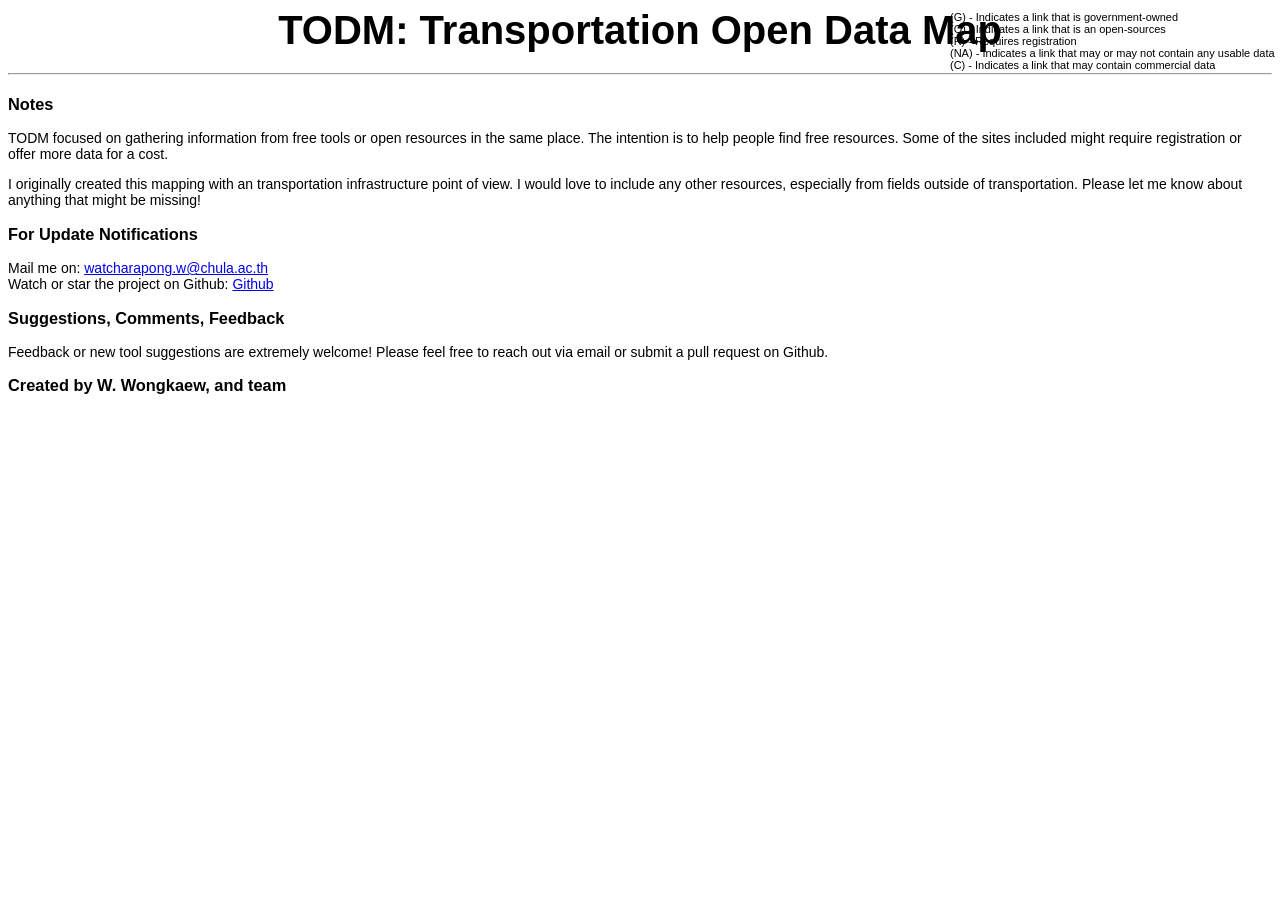
==== index.html @ 2f665190 "-" ====
<!DOCTYPE html>
<html>

<head>
  <meta http-equiv="Content-Type" content="text/html;charset=utf-8" />
  <link type="text/css" rel="stylesheet" href="css/arf.css" />
  <script type="text/javascript" src="js/d3.v3.min.js"></script>
  <title> TODM </title>
</head>

<body>
  <div id="body">
    <div id="header">
      TODM: Transportation Open Data Map
      <hr />
    </div>
  </div>

  <script src="js/arf.js"></script>

  <div class="legend">
    <p>(G) - Indicates a link that is government-owned<br>
      (O) - Indicates a link that is an open-sources</a><br>
      (R) - Requires registration<br>
      (NA) - Indicates a link that may or may not contain any usable data<br>
      (C) - Indicates a link that may contain commercial data<br>
    </p>
  </div>

  <h3>Notes</h3>
  TODM focused on gathering information from free tools or open resources in the same place. The intention is to help
  people find free resources. Some of the sites included might require registration or offer more data for a cost.<br>

  <p>I originally created this mapping with an transportation infrastructure point of view. I would love to include any
    other resources, especially from fields outside of transportation. Please let me know about anything that might be
    missing!</p>

  <h3>For Update Notifications</h3>
  Mail me on: <a href="mailto:watcharapong.w@chula.ac.th">watcharapong.w@chula.ac.th</a><br>
  Watch or star the project on Github: <a href="https://github.com/wattwong103">Github</a>

  <h3>Suggestions, Comments, Feedback</h3>
  Feedback or new tool suggestions are extremely welcome! Please feel free to reach out via email or submit a pull
  request on Github.

  <h3>Created by W. Wongkaew, and team</h3>

</body>

</html>
---- css/arf.css ----
body {
  background-color: #ffffff;
  font-size: 14px;
  font-family: "Helvetica Neue", Helvetica;
}

#body {
  margin: 0 auto;
  position: relative;
}

#header {
  font-size: 40px;
  font-weight: bold;
  top: 20px;
  text-align: center;
}

.legend {
  position: absolute;
  top: 0px;
  right: 0;
  width: 330px;
  font-size: 11px;
  color: #000;
}

.node {
  cursor: pointer;
}

.node circle {
  cursor: pointer;
  fill: #fff;
  stroke: steelblue;
  stroke-width: 1.5px;
}

.node text {
  font-size: 12px;
  fill: rgb(0, 0, 0);
}

path.link {
  fill: none;
  stroke: #ccc;
  stroke-width: 1px;
}
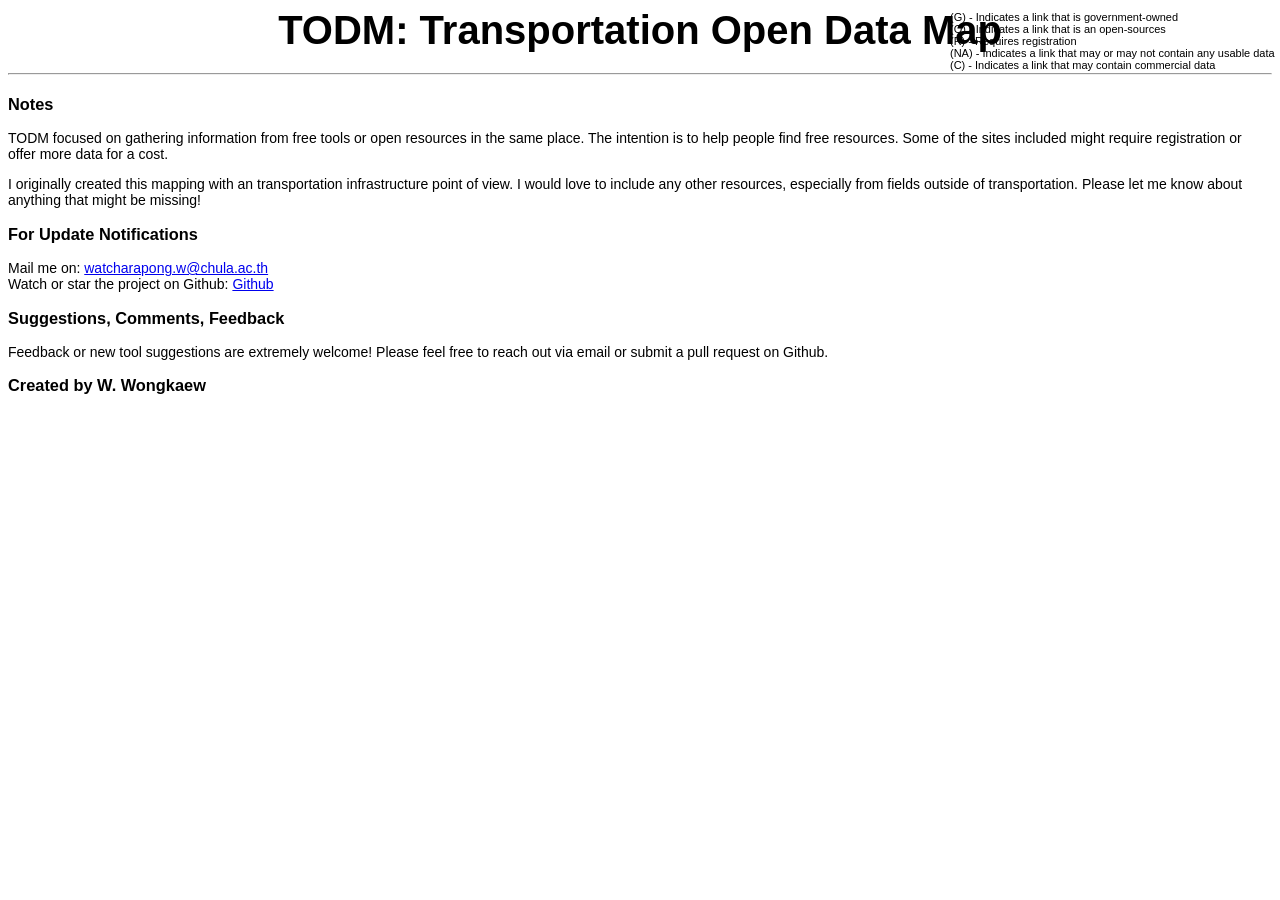
==== commit 2b378598: "Merge" ====
--- a/index.html
+++ b/index.html
@@ -43,7 +43,7 @@
   Feedback or new tool suggestions are extremely welcome! Please feel free to reach out via email or submit a pull
   request on Github.
 
-  <h3>Created by W. Wongkaew, and team</h3>
+  <h3>Created by W. Wongkaew</h3>
 
 </body>
 
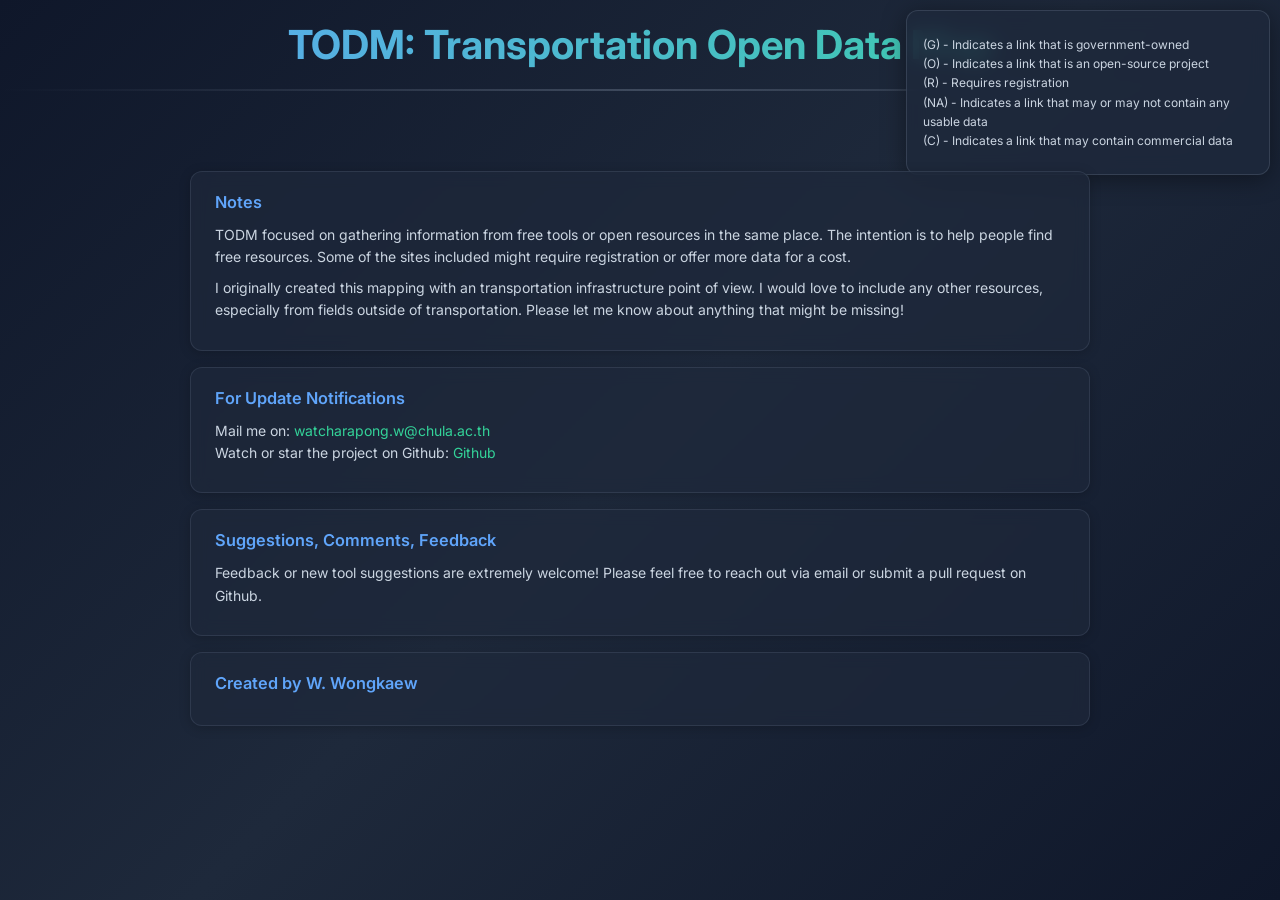
==== commit a94ed6e5: "Modernize TODM with updated data sources and sleek dark theme Updates: - Added Smart Mobility & EV c" ====
--- a/index.html
+++ b/index.html
@@ -3,6 +3,8 @@
 
 <head>
   <meta http-equiv="Content-Type" content="text/html;charset=utf-8" />
+  <meta name="viewport" content="width=device-width, initial-scale=1">
+  <link href="https://fonts.googleapis.com/css2?family=Inter:wght@400;500;600;700&display=swap" rel="stylesheet">
   <link type="text/css" rel="stylesheet" href="css/arf.css" />
   <script type="text/javascript" src="js/d3.v3.min.js"></script>
   <title> TODM </title>
@@ -20,30 +22,39 @@
 
   <div class="legend">
     <p>(G) - Indicates a link that is government-owned<br>
-      (O) - Indicates a link that is an open-sources</a><br>
+      (O) - Indicates a link that is an open-source project<br>
       (R) - Requires registration<br>
       (NA) - Indicates a link that may or may not contain any usable data<br>
       (C) - Indicates a link that may contain commercial data<br>
     </p>
   </div>
 
-  <h3>Notes</h3>
-  TODM focused on gathering information from free tools or open resources in the same place. The intention is to help
-  people find free resources. Some of the sites included might require registration or offer more data for a cost.<br>
+  <div class="info-sections">
+    <div class="info-card">
+      <h3>Notes</h3>
+      <p>TODM focused on gathering information from free tools or open resources in the same place. The intention is to help
+      people find free resources. Some of the sites included might require registration or offer more data for a cost.</p>
+      <p>I originally created this mapping with an transportation infrastructure point of view. I would love to include any
+        other resources, especially from fields outside of transportation. Please let me know about anything that might be
+        missing!</p>
+    </div>
 
-  <p>I originally created this mapping with an transportation infrastructure point of view. I would love to include any
-    other resources, especially from fields outside of transportation. Please let me know about anything that might be
-    missing!</p>
+    <div class="info-card">
+      <h3>For Update Notifications</h3>
+      <p>Mail me on: <a href="mailto:watcharapong.w@chula.ac.th">watcharapong.w@chula.ac.th</a><br>
+      Watch or star the project on Github: <a href="https://github.com/wattwong103">Github</a></p>
+    </div>
 
-  <h3>For Update Notifications</h3>
-  Mail me on: <a href="mailto:watcharapong.w@chula.ac.th">watcharapong.w@chula.ac.th</a><br>
-  Watch or star the project on Github: <a href="https://github.com/wattwong103">Github</a>
+    <div class="info-card">
+      <h3>Suggestions, Comments, Feedback</h3>
+      <p>Feedback or new tool suggestions are extremely welcome! Please feel free to reach out via email or submit a pull
+      request on Github.</p>
+    </div>
 
-  <h3>Suggestions, Comments, Feedback</h3>
-  Feedback or new tool suggestions are extremely welcome! Please feel free to reach out via email or submit a pull
-  request on Github.
-
-  <h3>Created by W. Wongkaew</h3>
+    <div class="info-card">
+      <h3>Created by W. Wongkaew</h3>
+    </div>
+  </div>
 
 </body>
 
--- a/css/arf.css
+++ b/css/arf.css
@@ -1,7 +1,11 @@
 body {
-  background-color: #ffffff;
+  background: linear-gradient(135deg, #0f172a 0%, #1e293b 50%, #0f172a 100%);
+  color: #e2e8f0;
+  font-family: 'Inter', -apple-system, BlinkMacSystemFont, 'Segoe UI', system-ui, sans-serif;
   font-size: 14px;
-  font-family: "Helvetica Neue", Helvetica;
+  min-height: 100vh;
+  margin: 0;
+  padding: 0;
 }
 
 #body {
@@ -11,18 +15,42 @@
 
 #header {
   font-size: 40px;
-  font-weight: bold;
-  top: 20px;
+  font-weight: 700;
   text-align: center;
+  background: linear-gradient(90deg, #60a5fa, #34d399);
+  -webkit-background-clip: text;
+  -webkit-text-fill-color: transparent;
+  background-clip: text;
+  padding: 20px 0;
+  margin-bottom: 10px;
+}
+
+hr {
+  border: none;
+  height: 2px;
+  background: linear-gradient(90deg, transparent, rgba(148, 163, 184, 0.3), transparent);
+  margin: 20px 0;
 }
 
 .legend {
   position: absolute;
-  top: 0px;
-  right: 0;
+  top: 10px;
+  right: 10px;
   width: 330px;
-  font-size: 11px;
-  color: #000;
+  font-size: 12px;
+  color: #cbd5e1;
+  background: rgba(30, 41, 59, 0.85);
+  backdrop-filter: blur(10px);
+  -webkit-backdrop-filter: blur(10px);
+  border: 1px solid rgba(148, 163, 184, 0.2);
+  border-radius: 12px;
+  padding: 16px;
+  box-shadow: 0 4px 24px rgba(0, 0, 0, 0.4);
+}
+
+.legend p {
+  margin: 8px 0;
+  line-height: 1.6;
 }
 
 .node {
@@ -31,18 +59,91 @@
 
 .node circle {
   cursor: pointer;
-  fill: #fff;
-  stroke: steelblue;
-  stroke-width: 1.5px;
+  stroke-width: 2px;
+  filter: drop-shadow(0 2px 4px rgba(0, 0, 0, 0.3));
+  transition: all 0.2s ease;
+}
+
+.node:hover circle {
+  filter: drop-shadow(0 0 12px currentColor);
 }
 
 .node text {
-  font-size: 12px;
-  fill: rgb(0, 0, 0);
+  font-size: 13px;
+  fill: #e2e8f0;
+  font-weight: 500;
+  pointer-events: none;
 }
 
 path.link {
   fill: none;
-  stroke: #ccc;
-  stroke-width: 1px;
-}+  stroke: rgba(148, 163, 184, 0.4);
+  stroke-width: 1.5px;
+}
+
+.info-sections {
+  max-width: 900px;
+  margin: 40px auto;
+  padding: 0 20px;
+}
+
+.info-card {
+  background: rgba(30, 41, 59, 0.7);
+  backdrop-filter: blur(8px);
+  -webkit-backdrop-filter: blur(8px);
+  border: 1px solid rgba(148, 163, 184, 0.15);
+  border-radius: 12px;
+  padding: 20px 24px;
+  margin-bottom: 16px;
+  box-shadow: 0 2px 12px rgba(0, 0, 0, 0.2);
+}
+
+.info-card h3 {
+  color: #60a5fa;
+  margin-top: 0;
+  margin-bottom: 12px;
+  font-weight: 600;
+}
+
+.info-card p {
+  margin: 8px 0;
+  line-height: 1.6;
+  color: #cbd5e1;
+}
+
+.info-card a {
+  color: #34d399;
+  text-decoration: none;
+  transition: color 0.2s ease;
+}
+
+.info-card a:hover {
+  color: #6ee7b7;
+  text-decoration: underline;
+}
+
+@media (max-width: 768px) {
+  #header {
+    font-size: 28px;
+    padding: 15px 10px;
+  }
+
+  .legend {
+    position: relative;
+    width: auto;
+    margin: 10px;
+  }
+
+  svg {
+    width: 100%;
+    height: auto;
+  }
+
+  .info-sections {
+    padding: 0 15px;
+  }
+
+  .info-card {
+    padding: 16px 20px;
+  }
+}
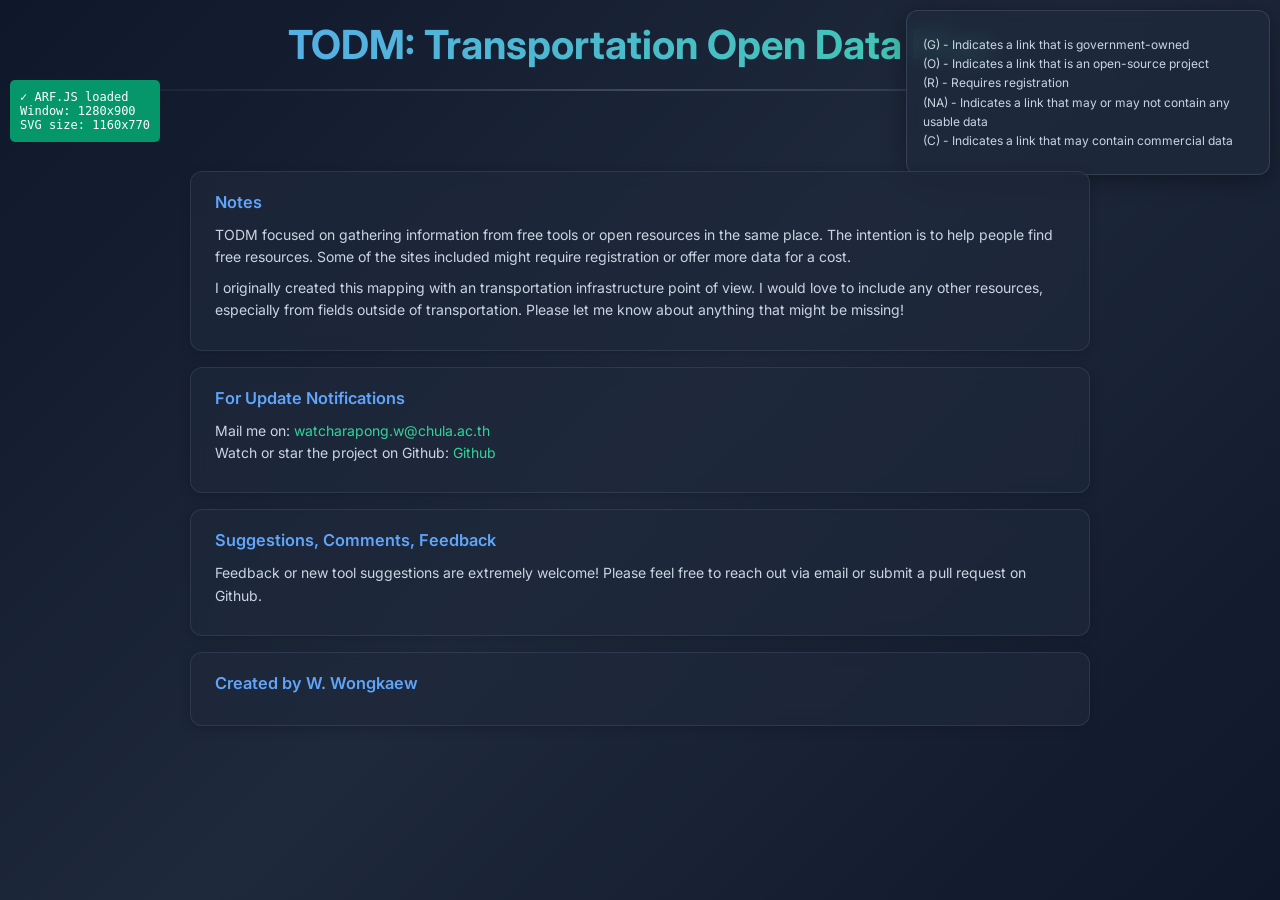
==== commit 68826470: "Migrate from D3.js v3 to v7 - Complete modernization Major changes: - Updated CDN link from D3 v3 to" ====
--- a/index.html
+++ b/index.html
@@ -6,7 +6,7 @@
   <meta name="viewport" content="width=device-width, initial-scale=1">
   <link href="https://fonts.googleapis.com/css2?family=Inter:wght@400;500;600;700&display=swap" rel="stylesheet">
   <link type="text/css" rel="stylesheet" href="css/arf.css" />
-  <script type="text/javascript" src="js/d3.v3.min.js"></script>
+  <script src="https://d3js.org/d3.v7.min.js"></script>
   <title> TODM </title>
 </head>
 
--- a/css/arf.css
+++ b/css/arf.css
@@ -11,6 +11,13 @@
 #body {
   margin: 0 auto;
   position: relative;
+  width: 100%;
+  overflow: visible;
+}
+
+#body svg {
+  display: block;
+  margin: 0 auto;
 }
 
 #header {
@@ -72,7 +79,16 @@
   font-size: 13px;
   fill: #e2e8f0;
   font-weight: 500;
+}
+
+/* Disable pointer events for folder node text (click on circles instead) */
+.node.folder text {
   pointer-events: none;
+}
+
+/* Enable pointer events for leaf node text (to make links clickable) */
+.node.leaf text {
+  pointer-events: auto;
 }
 
 path.link {
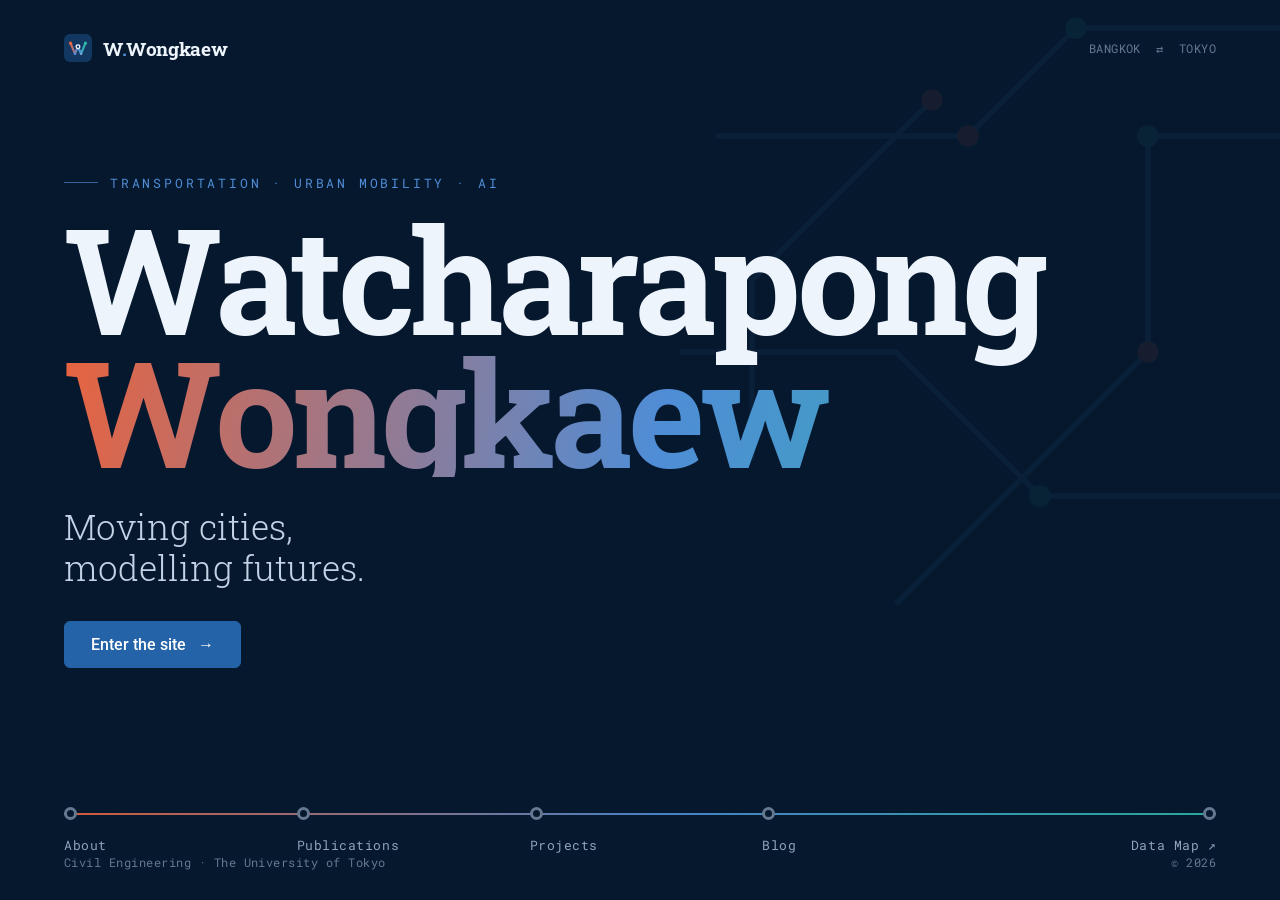
==== commit ee48ce48: "Implement Wongkaew Research design system and personal site - Add full design token system (colors, " ====
--- a/index.html
+++ b/index.html
@@ -1,61 +1,214 @@
 <!DOCTYPE html>
-<html>
-
+<html lang="en" data-theme="dark">
 <head>
-  <meta http-equiv="Content-Type" content="text/html;charset=utf-8" />
-  <meta name="viewport" content="width=device-width, initial-scale=1">
-  <link href="https://fonts.googleapis.com/css2?family=Inter:wght@400;500;600;700&display=swap" rel="stylesheet">
-  <link type="text/css" rel="stylesheet" href="css/arf.css" />
-  <script src="https://d3js.org/d3.v7.min.js"></script>
-  <title> TODM </title>
+<meta charset="utf-8" />
+<meta name="viewport" content="width=device-width, initial-scale=1" />
+<title>Watcharapong Wongkaew</title>
+<link rel="icon" href="assets/favicon.svg" type="image/svg+xml" />
+<link rel="stylesheet" href="styles.css" />
+<style>
+  * { box-sizing: border-box; }
+  html, body { margin: 0; height: 100%; }
+  body {
+    background: var(--surface-page);
+    color: var(--text-body);
+    font-family: var(--font-sans);
+    overflow: hidden;
+  }
+  .page {
+    position: relative;
+    height: 100vh;
+    max-width: 1320px;
+    margin: 0 auto;
+    padding: 34px clamp(24px, 5vw, 72px) 30px;
+    display: grid;
+    grid-template-rows: auto 1fr auto;
+    gap: 0;
+    z-index: 2;
+  }
+
+  /* faint transit-network texture, top-right */
+  .bg-net {
+    position: fixed;
+    top: -80px; right: -120px;
+    width: 720px; height: 720px;
+    opacity: 0.07;
+    pointer-events: none;
+    z-index: 1;
+  }
+
+  /* ---- top bar ---- */
+  .topbar { display: flex; align-items: center; justify-content: space-between; }
+  .brand {
+    display: flex; align-items: center; gap: 11px;
+    font-family: var(--font-display); font-weight: 700; font-size: 19px;
+    letter-spacing: -0.02em; color: var(--text-strong);
+  }
+  .brand .dot { color: var(--accent); }
+  .meta { font-family: var(--font-mono); font-size: 12px; color: var(--text-faint); letter-spacing: 0.04em; }
+
+  /* ---- hero ---- */
+  .hero { align-self: center; }
+  .eyebrow {
+    font-family: var(--font-mono); font-size: clamp(11px, 1vw, 13px);
+    letter-spacing: 0.22em; text-transform: uppercase; color: var(--accent);
+    display: flex; align-items: center; gap: 12px; margin: 0 0 clamp(18px, 2.4vh, 30px);
+  }
+  .eyebrow::before { content: ""; width: 34px; height: 1px; background: currentColor; opacity: .65; }
+
+  .name {
+    font-family: var(--font-display);
+    font-weight: 700;
+    font-size: clamp(54px, 11.5vw, 168px);
+    line-height: 0.9;
+    letter-spacing: -0.035em;
+    margin: 0;
+    color: var(--text-strong);
+  }
+  .name .surname {
+    background: linear-gradient(100deg, #E8633F 0%, #4F8DD6 52%, #2FB6A8 100%);
+    -webkit-background-clip: text; background-clip: text; color: transparent;
+  }
+
+  .subtext {
+    font-family: var(--font-display);
+    font-weight: 300;
+    font-size: clamp(20px, 2.7vw, 36px);
+    line-height: 1.2;
+    color: var(--text-body);
+    margin: clamp(22px, 3.2vh, 40px) 0 0;
+    max-width: 18ch;
+  }
+
+  .enter {
+    display: inline-flex; align-items: center; gap: 12px;
+    margin-top: clamp(26px, 3.6vh, 46px);
+    font-family: var(--font-sans); font-weight: 500; font-size: 16px;
+    color: var(--text-on-accent); text-decoration: none;
+    background: var(--brand); border: 1px solid var(--brand);
+    padding: 13px 26px; border-radius: var(--radius-sm);
+    transition: background var(--duration-base) var(--ease-standard),
+                transform var(--duration-base) var(--ease-standard);
+  }
+  .enter:hover { background: var(--brand-strong); transform: translateX(3px); }
+  .enter .arr { transition: transform var(--duration-base) var(--ease-standard); }
+  .enter:hover .arr { transform: translateX(4px); }
+
+  /* ---- wayfinding route (nav) ---- */
+  .route { position: relative; padding-top: 26px; }
+  .route .rail {
+    position: absolute; left: 0; right: 0; top: 32px; height: 2px;
+    background: linear-gradient(90deg, #E8633F 0%, #4F8DD6 52%, #2FB6A8 100%);
+    opacity: .9; border-radius: 2px;
+  }
+  .stations { position: relative; display: flex; justify-content: space-between; gap: 12px; }
+  .station {
+    display: flex; flex-direction: column; align-items: flex-start; gap: 16px;
+    text-decoration: none; flex: 1;
+  }
+  .station:last-child { align-items: flex-end; }
+  .station .dot {
+    width: 13px; height: 13px; border-radius: 50%;
+    background: var(--surface-page); border: 3px solid var(--text-faint);
+    transition: border-color var(--duration-base) var(--ease-standard),
+                transform var(--duration-base) var(--ease-standard);
+  }
+  .station .lab {
+    font-family: var(--font-mono); font-size: 13px; letter-spacing: 0.04em;
+    color: var(--text-muted);
+    transition: color var(--duration-base) var(--ease-standard);
+  }
+  .station:hover .dot { border-color: var(--accent); transform: scale(1.25); }
+  .station:hover .lab { color: var(--text-strong); }
+
+  /* ---- bottom meta ---- */
+  .footmeta {
+    display: flex; justify-content: space-between;
+    font-family: var(--font-mono); font-size: 12px; color: var(--text-faint); letter-spacing: 0.04em;
+  }
+
+  /* ---- motion ---- */
+  .hero { animation: heroIn 0.85s var(--ease-out); }
+  @keyframes heroIn { from { opacity: 0.35; transform: translateY(22px); } to { opacity: 1; transform: none; } }
+  @media (prefers-reduced-motion: reduce) { .hero { animation: none; } }
+
+  @media (max-width: 640px) {
+    .meta, .footmeta { font-size: 10px; }
+    .subtext { max-width: 100%; }
+    .stations { flex-wrap: wrap; row-gap: 18px; }
+    .route .rail { display: none; }
+  }
+</style>
 </head>
-
 <body>
-  <div id="body">
-    <div id="header">
-      TODM: Transportation Open Data Map
-      <hr />
+  <!-- faint transit-network texture -->
+  <svg class="bg-net" viewBox="0 0 400 400" xmlns="http://www.w3.org/2000/svg" aria-hidden="true">
+    <g fill="none" stroke="#4F8DD6" stroke-width="3">
+      <path d="M20 120 L160 120 L220 60 L380 60" />
+      <path d="M40 300 L40 200 L140 100" />
+      <path d="M120 380 L260 240 L260 120 L360 120" />
+      <path d="M0 240 L120 240 L200 320 L400 320" />
+    </g>
+    <g fill="#E8633F">
+      <circle cx="160" cy="120" r="6" />
+      <circle cx="260" cy="240" r="6" />
+      <circle cx="140" cy="100" r="6" />
+    </g>
+    <g fill="#2FB6A8">
+      <circle cx="220" cy="60" r="6" />
+      <circle cx="200" cy="320" r="6" />
+      <circle cx="260" cy="120" r="6" />
+    </g>
+  </svg>
+
+  <div class="page">
+    <!-- top bar -->
+    <div class="topbar">
+      <div class="brand">
+        <img src="assets/favicon.svg" width="28" height="28" alt="" />
+        <span>W<span class="dot">.</span>Wongkaew</span>
+      </div>
+      <div class="meta">BANGKOK&nbsp;&nbsp;⇄&nbsp;&nbsp;TOKYO</div>
+    </div>
+
+    <!-- hero -->
+    <div class="hero">
+      <p class="eyebrow">Transportation · Urban Mobility · AI</p>
+      <h1 class="name">
+        <span style="display:block;">Watcharapong</span>
+        <span class="surname" style="display:block;">Wongkaew</span>
+      </h1>
+      <p class="subtext">Moving cities, modelling futures.</p>
+      <a class="enter" href="site.html">Enter the site <span class="arr">→</span></a>
+    </div>
+
+    <!-- wayfinding nav -->
+    <nav class="route" aria-label="Site sections">
+      <div class="rail"></div>
+      <div class="stations">
+        <a class="station" href="site.html#about">
+          <span class="dot"></span><span class="lab">About</span>
+        </a>
+        <a class="station" href="site.html#publications">
+          <span class="dot"></span><span class="lab">Publications</span>
+        </a>
+        <a class="station" href="site.html#projects">
+          <span class="dot"></span><span class="lab">Projects</span>
+        </a>
+        <a class="station" href="site.html#blog">
+          <span class="dot"></span><span class="lab">Blog</span>
+        </a>
+        <a class="station" href="todm.html">
+          <span class="dot"></span><span class="lab">Data Map ↗</span>
+        </a>
+      </div>
+    </nav>
+
+    <!-- bottom meta -->
+    <div class="footmeta">
+      <span>Civil Engineering · The University of Tokyo</span>
+      <span>© 2026</span>
     </div>
   </div>
-
-  <script src="js/arf.js"></script>
-
-  <div class="legend">
-    <p>(G) - Indicates a link that is government-owned<br>
-      (O) - Indicates a link that is an open-source project<br>
-      (R) - Requires registration<br>
-      (NA) - Indicates a link that may or may not contain any usable data<br>
-      (C) - Indicates a link that may contain commercial data<br>
-    </p>
-  </div>
-
-  <div class="info-sections">
-    <div class="info-card">
-      <h3>Notes</h3>
-      <p>TODM focused on gathering information from free tools or open resources in the same place. The intention is to help
-      people find free resources. Some of the sites included might require registration or offer more data for a cost.</p>
-      <p>I originally created this mapping with an transportation infrastructure point of view. I would love to include any
-        other resources, especially from fields outside of transportation. Please let me know about anything that might be
-        missing!</p>
-    </div>
-
-    <div class="info-card">
-      <h3>For Update Notifications</h3>
-      <p>Mail me on: <a href="mailto:watcharapong.w@chula.ac.th">watcharapong.w@chula.ac.th</a><br>
-      Watch or star the project on Github: <a href="https://github.com/wattwong103">Github</a></p>
-    </div>
-
-    <div class="info-card">
-      <h3>Suggestions, Comments, Feedback</h3>
-      <p>Feedback or new tool suggestions are extremely welcome! Please feel free to reach out via email or submit a pull
-      request on Github.</p>
-    </div>
-
-    <div class="info-card">
-      <h3>Created by W. Wongkaew</h3>
-    </div>
-  </div>
-
 </body>
-
-</html>+</html>
--- a/styles.css
+++ b/styles.css
@@ -0,0 +1,10 @@
+/* =============================================================
+   Wongkaew Research — Design System
+   Global entry point. Consumers link THIS file.
+   ============================================================= */
+@import url("tokens/fonts.css");
+@import url("tokens/colors.css");
+@import url("tokens/typography.css");
+@import url("tokens/spacing.css");
+@import url("tokens/elevation.css");
+@import url("tokens/dataviz.css");
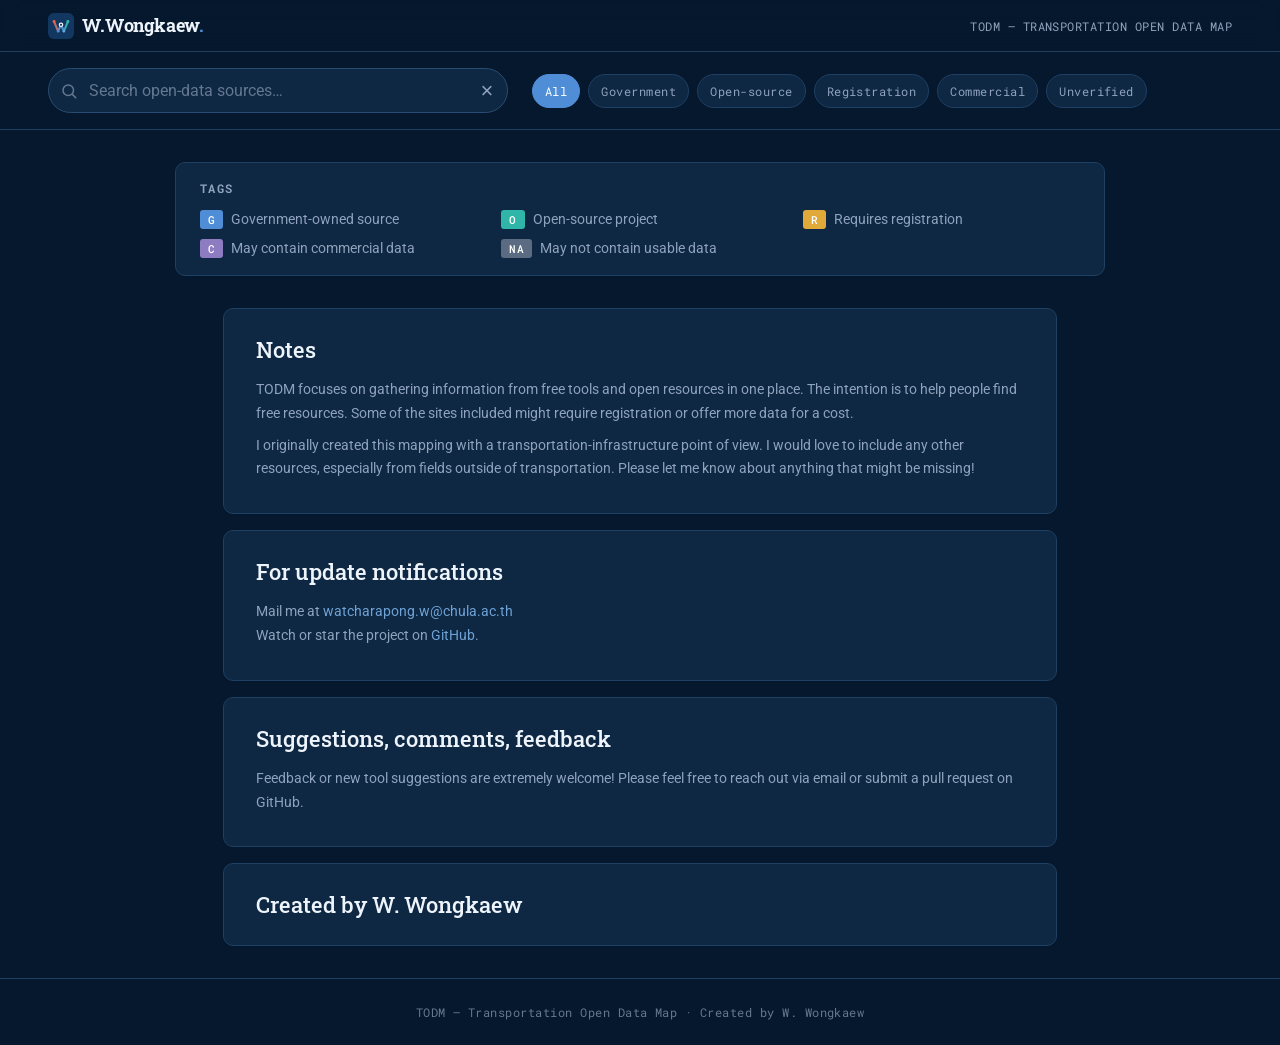
==== commit 73dfe94d: "Redesign TODM map: token-styled UI with search + tag facets Revert the personal-site over-reach (rem" ====
--- a/index.html
+++ b/index.html
@@ -1,214 +1,112 @@
 <!DOCTYPE html>
 <html lang="en" data-theme="dark">
+
 <head>
-<meta charset="utf-8" />
-<meta name="viewport" content="width=device-width, initial-scale=1" />
-<title>Watcharapong Wongkaew</title>
-<link rel="icon" href="assets/favicon.svg" type="image/svg+xml" />
-<link rel="stylesheet" href="styles.css" />
-<style>
-  * { box-sizing: border-box; }
-  html, body { margin: 0; height: 100%; }
-  body {
-    background: var(--surface-page);
-    color: var(--text-body);
-    font-family: var(--font-sans);
-    overflow: hidden;
-  }
-  .page {
-    position: relative;
-    height: 100vh;
-    max-width: 1320px;
-    margin: 0 auto;
-    padding: 34px clamp(24px, 5vw, 72px) 30px;
-    display: grid;
-    grid-template-rows: auto 1fr auto;
-    gap: 0;
-    z-index: 2;
-  }
+  <meta charset="utf-8" />
+  <meta name="viewport" content="width=device-width, initial-scale=1" />
+  <meta name="description"
+    content="TODM — Transportation Open Data Map: a curated, searchable directory of open-data sources for transportation in Thailand and beyond." />
+  <link rel="icon" href="assets/favicon.svg" type="image/svg+xml" />
+  <!-- Design system tokens (the reusable design codes) -->
+  <link type="text/css" rel="stylesheet" href="styles.css" />
+  <!-- Map-specific styling -->
+  <link type="text/css" rel="stylesheet" href="css/arf.css" />
+  <script src="https://d3js.org/d3.v7.min.js"></script>
+  <title>TODM — Transportation Open Data Map</title>
+</head>
 
-  /* faint transit-network texture, top-right */
-  .bg-net {
-    position: fixed;
-    top: -80px; right: -120px;
-    width: 720px; height: 720px;
-    opacity: 0.07;
-    pointer-events: none;
-    z-index: 1;
-  }
+<body>
+  <!-- ---------- Brand topbar ---------- -->
+  <header class="topbar">
+    <a class="brand" href="https://wattwong103.github.io" target="_blank" rel="noopener">
+      <img class="brand__mark" src="assets/favicon.svg" alt="" width="26" height="26" />
+      <span class="brand__name">W.&#8202;Wongkaew<span class="brand__dot">.</span></span>
+    </a>
+    <span class="topbar__title">TODM — Transportation Open Data Map</span>
+  </header>
 
-  /* ---- top bar ---- */
-  .topbar { display: flex; align-items: center; justify-content: space-between; }
-  .brand {
-    display: flex; align-items: center; gap: 11px;
-    font-family: var(--font-display); font-weight: 700; font-size: 19px;
-    letter-spacing: -0.02em; color: var(--text-strong);
-  }
-  .brand .dot { color: var(--accent); }
-  .meta { font-family: var(--font-mono); font-size: 12px; color: var(--text-faint); letter-spacing: 0.04em; }
+  <!-- ---------- Find bar: search + tag facets ---------- -->
+  <section class="findbar" aria-label="Find open-data sources">
+    <div class="search">
+      <svg class="search__icon" width="18" height="18" viewBox="0 0 24 24" aria-hidden="true">
+        <circle cx="11" cy="11" r="7" fill="none" stroke="currentColor" stroke-width="2" />
+        <line x1="16.5" y1="16.5" x2="21" y2="21" stroke="currentColor" stroke-width="2" stroke-linecap="round" />
+      </svg>
+      <input id="search" class="search__input" type="search" autocomplete="off"
+        placeholder="Search open-data sources…" aria-label="Search open-data sources" />
+      <button id="search-clear" class="search__clear" type="button" aria-label="Clear search" hidden>&times;</button>
+    </div>
+    <div class="facets" role="group" aria-label="Filter by tag">
+      <button class="facet-chip is-active" data-facet="all" aria-pressed="true">All</button>
+      <button class="facet-chip facet--g" data-facet="G" aria-pressed="false">Government</button>
+      <button class="facet-chip facet--o" data-facet="O" aria-pressed="false">Open-source</button>
+      <button class="facet-chip facet--r" data-facet="R" aria-pressed="false">Registration</button>
+      <button class="facet-chip facet--c" data-facet="C" aria-pressed="false">Commercial</button>
+      <button class="facet-chip facet--na" data-facet="NA" aria-pressed="false">Unverified</button>
+    </div>
+  </section>
 
-  /* ---- hero ---- */
-  .hero { align-self: center; }
-  .eyebrow {
-    font-family: var(--font-mono); font-size: clamp(11px, 1vw, 13px);
-    letter-spacing: 0.22em; text-transform: uppercase; color: var(--accent);
-    display: flex; align-items: center; gap: 12px; margin: 0 0 clamp(18px, 2.4vh, 30px);
-  }
-  .eyebrow::before { content: ""; width: 34px; height: 1px; background: currentColor; opacity: .65; }
+  <main class="stage">
+    <!-- Browse mode: the interactive tree -->
+    <div id="body" class="pane pane--tree" aria-label="Open-data source map"></div>
 
-  .name {
-    font-family: var(--font-display);
-    font-weight: 700;
-    font-size: clamp(54px, 11.5vw, 168px);
-    line-height: 0.9;
-    letter-spacing: -0.035em;
-    margin: 0;
-    color: var(--text-strong);
-  }
-  .name .surname {
-    background: linear-gradient(100deg, #E8633F 0%, #4F8DD6 52%, #2FB6A8 100%);
-    -webkit-background-clip: text; background-clip: text; color: transparent;
-  }
+    <!-- Find mode: filtered result cards (text alternative to the tree) -->
+    <section id="results" class="pane pane--results" aria-live="polite" hidden>
+      <p class="results__count" id="results-count"></p>
+      <div class="result-grid" id="result-grid"></div>
+      <p class="results__empty" id="results-empty" hidden>
+        No sources match your search. Try a different term or clear the filters.
+      </p>
+    </section>
+  </main>
 
-  .subtext {
-    font-family: var(--font-display);
-    font-weight: 300;
-    font-size: clamp(20px, 2.7vw, 36px);
-    line-height: 1.2;
-    color: var(--text-body);
-    margin: clamp(22px, 3.2vh, 40px) 0 0;
-    max-width: 18ch;
-  }
+  <!-- ---------- Tag legend ---------- -->
+  <section class="legend" aria-label="Tag legend">
+    <h2 class="legend__title">Tags</h2>
+    <ul class="legend__list">
+      <li><span class="badge badge--g">G</span> Government-owned source</li>
+      <li><span class="badge badge--o">O</span> Open-source project</li>
+      <li><span class="badge badge--r">R</span> Requires registration</li>
+      <li><span class="badge badge--c">C</span> May contain commercial data</li>
+      <li><span class="badge badge--na">NA</span> May not contain usable data</li>
+    </ul>
+  </section>
 
-  .enter {
-    display: inline-flex; align-items: center; gap: 12px;
-    margin-top: clamp(26px, 3.6vh, 46px);
-    font-family: var(--font-sans); font-weight: 500; font-size: 16px;
-    color: var(--text-on-accent); text-decoration: none;
-    background: var(--brand); border: 1px solid var(--brand);
-    padding: 13px 26px; border-radius: var(--radius-sm);
-    transition: background var(--duration-base) var(--ease-standard),
-                transform var(--duration-base) var(--ease-standard);
-  }
-  .enter:hover { background: var(--brand-strong); transform: translateX(3px); }
-  .enter .arr { transition: transform var(--duration-base) var(--ease-standard); }
-  .enter:hover .arr { transform: translateX(4px); }
+  <!-- ---------- Info ---------- -->
+  <section class="info-sections">
+    <article class="info-card">
+      <h3>Notes</h3>
+      <p>TODM focuses on gathering information from free tools and open resources in one place. The intention is to help
+        people find free resources. Some of the sites included might require registration or offer more data for a cost.
+      </p>
+      <p>I originally created this mapping with a transportation-infrastructure point of view. I would love to include
+        any other resources, especially from fields outside of transportation. Please let me know about anything that
+        might be missing!</p>
+    </article>
 
-  /* ---- wayfinding route (nav) ---- */
-  .route { position: relative; padding-top: 26px; }
-  .route .rail {
-    position: absolute; left: 0; right: 0; top: 32px; height: 2px;
-    background: linear-gradient(90deg, #E8633F 0%, #4F8DD6 52%, #2FB6A8 100%);
-    opacity: .9; border-radius: 2px;
-  }
-  .stations { position: relative; display: flex; justify-content: space-between; gap: 12px; }
-  .station {
-    display: flex; flex-direction: column; align-items: flex-start; gap: 16px;
-    text-decoration: none; flex: 1;
-  }
-  .station:last-child { align-items: flex-end; }
-  .station .dot {
-    width: 13px; height: 13px; border-radius: 50%;
-    background: var(--surface-page); border: 3px solid var(--text-faint);
-    transition: border-color var(--duration-base) var(--ease-standard),
-                transform var(--duration-base) var(--ease-standard);
-  }
-  .station .lab {
-    font-family: var(--font-mono); font-size: 13px; letter-spacing: 0.04em;
-    color: var(--text-muted);
-    transition: color var(--duration-base) var(--ease-standard);
-  }
-  .station:hover .dot { border-color: var(--accent); transform: scale(1.25); }
-  .station:hover .lab { color: var(--text-strong); }
+    <article class="info-card">
+      <h3>For update notifications</h3>
+      <p>Mail me at <a href="mailto:watcharapong.w@chula.ac.th">watcharapong.w@chula.ac.th</a><br />
+        Watch or star the project on <a href="https://github.com/wattwong103" target="_blank" rel="noopener">GitHub</a>.
+      </p>
+    </article>
 
-  /* ---- bottom meta ---- */
-  .footmeta {
-    display: flex; justify-content: space-between;
-    font-family: var(--font-mono); font-size: 12px; color: var(--text-faint); letter-spacing: 0.04em;
-  }
+    <article class="info-card">
+      <h3>Suggestions, comments, feedback</h3>
+      <p>Feedback or new tool suggestions are extremely welcome! Please feel free to reach out via email or submit a
+        pull request on GitHub.</p>
+    </article>
 
-  /* ---- motion ---- */
-  .hero { animation: heroIn 0.85s var(--ease-out); }
-  @keyframes heroIn { from { opacity: 0.35; transform: translateY(22px); } to { opacity: 1; transform: none; } }
-  @media (prefers-reduced-motion: reduce) { .hero { animation: none; } }
+    <article class="info-card info-card--byline">
+      <h3>Created by W. Wongkaew</h3>
+    </article>
+  </section>
 
-  @media (max-width: 640px) {
-    .meta, .footmeta { font-size: 10px; }
-    .subtext { max-width: 100%; }
-    .stations { flex-wrap: wrap; row-gap: 18px; }
-    .route .rail { display: none; }
-  }
-</style>
-</head>
-<body>
-  <!-- faint transit-network texture -->
-  <svg class="bg-net" viewBox="0 0 400 400" xmlns="http://www.w3.org/2000/svg" aria-hidden="true">
-    <g fill="none" stroke="#4F8DD6" stroke-width="3">
-      <path d="M20 120 L160 120 L220 60 L380 60" />
-      <path d="M40 300 L40 200 L140 100" />
-      <path d="M120 380 L260 240 L260 120 L360 120" />
-      <path d="M0 240 L120 240 L200 320 L400 320" />
-    </g>
-    <g fill="#E8633F">
-      <circle cx="160" cy="120" r="6" />
-      <circle cx="260" cy="240" r="6" />
-      <circle cx="140" cy="100" r="6" />
-    </g>
-    <g fill="#2FB6A8">
-      <circle cx="220" cy="60" r="6" />
-      <circle cx="200" cy="320" r="6" />
-      <circle cx="260" cy="120" r="6" />
-    </g>
-  </svg>
+  <footer class="footer">
+    <p>TODM — Transportation Open Data Map · Created by W. Wongkaew</p>
+  </footer>
 
-  <div class="page">
-    <!-- top bar -->
-    <div class="topbar">
-      <div class="brand">
-        <img src="assets/favicon.svg" width="28" height="28" alt="" />
-        <span>W<span class="dot">.</span>Wongkaew</span>
-      </div>
-      <div class="meta">BANGKOK&nbsp;&nbsp;⇄&nbsp;&nbsp;TOKYO</div>
-    </div>
+  <script src="js/arf.js"></script>
+</body>
 
-    <!-- hero -->
-    <div class="hero">
-      <p class="eyebrow">Transportation · Urban Mobility · AI</p>
-      <h1 class="name">
-        <span style="display:block;">Watcharapong</span>
-        <span class="surname" style="display:block;">Wongkaew</span>
-      </h1>
-      <p class="subtext">Moving cities, modelling futures.</p>
-      <a class="enter" href="site.html">Enter the site <span class="arr">→</span></a>
-    </div>
-
-    <!-- wayfinding nav -->
-    <nav class="route" aria-label="Site sections">
-      <div class="rail"></div>
-      <div class="stations">
-        <a class="station" href="site.html#about">
-          <span class="dot"></span><span class="lab">About</span>
-        </a>
-        <a class="station" href="site.html#publications">
-          <span class="dot"></span><span class="lab">Publications</span>
-        </a>
-        <a class="station" href="site.html#projects">
-          <span class="dot"></span><span class="lab">Projects</span>
-        </a>
-        <a class="station" href="site.html#blog">
-          <span class="dot"></span><span class="lab">Blog</span>
-        </a>
-        <a class="station" href="todm.html">
-          <span class="dot"></span><span class="lab">Data Map ↗</span>
-        </a>
-      </div>
-    </nav>
-
-    <!-- bottom meta -->
-    <div class="footmeta">
-      <span>Civil Engineering · The University of Tokyo</span>
-      <span>© 2026</span>
-    </div>
-  </div>
-</body>
 </html>
--- a/css/arf.css
+++ b/css/arf.css
@@ -0,0 +1,415 @@
+/* =============================================================
+   TODM — Transportation Open Data Map
+   Map-specific styling, built on the Wongkaew Research design
+   tokens (see styles.css / tokens/). All color, type, spacing,
+   radii and shadow values reference semantic token aliases so
+   the map stays in sync with the design system.
+   ============================================================= */
+
+* { box-sizing: border-box; }
+
+html, body {
+  margin: 0;
+  padding: 0;
+}
+
+body {
+  background: var(--surface-page);
+  color: var(--text-body);
+  font-family: var(--font-sans);
+  font-size: var(--text-sm);
+  line-height: var(--leading-normal);
+  min-height: 100vh;
+}
+
+a { color: var(--text-link); }
+a:hover { color: var(--text-link-hover); }
+
+/* ---------- Brand topbar ---------- */
+.topbar {
+  position: sticky;
+  top: 0;
+  z-index: 20;
+  display: flex;
+  align-items: center;
+  justify-content: space-between;
+  gap: var(--space-4);
+  padding: var(--space-3) clamp(var(--space-4), 4vw, var(--space-7));
+  background: color-mix(in srgb, var(--surface-page) 88%, transparent);
+  backdrop-filter: blur(10px);
+  -webkit-backdrop-filter: blur(10px);
+  border-bottom: var(--border-hairline) solid var(--divider);
+}
+
+.brand {
+  display: inline-flex;
+  align-items: center;
+  gap: var(--space-2);
+  text-decoration: none;
+  font-family: var(--font-display);
+  font-weight: var(--weight-bold);
+  font-size: var(--text-md);
+  letter-spacing: var(--tracking-tight);
+  color: var(--text-strong);
+}
+.brand:hover { color: var(--text-strong); }
+.brand__dot { color: var(--accent); }
+.brand__mark { display: block; }
+
+.topbar__title {
+  font-family: var(--font-mono);
+  font-size: var(--text-xs);
+  letter-spacing: var(--tracking-wide);
+  text-transform: uppercase;
+  color: var(--text-muted);
+  text-align: right;
+}
+
+/* ---------- Find bar ---------- */
+.findbar {
+  display: flex;
+  flex-wrap: wrap;
+  align-items: center;
+  gap: var(--space-3) var(--space-5);
+  padding: var(--space-4) clamp(var(--space-4), 4vw, var(--space-7));
+  border-bottom: var(--border-hairline) solid var(--divider);
+}
+
+.search {
+  position: relative;
+  display: flex;
+  align-items: center;
+  flex: 1 1 280px;
+  max-width: 460px;
+}
+.search__icon {
+  position: absolute;
+  left: var(--space-3);
+  color: var(--text-faint);
+  pointer-events: none;
+}
+.search__input {
+  width: 100%;
+  padding: var(--space-3) var(--space-6) var(--space-3) calc(var(--space-5) + var(--space-4));
+  font-family: var(--font-sans);
+  font-size: var(--text-base);
+  color: var(--text-strong);
+  background: var(--surface-card);
+  border: var(--border-hairline) solid var(--border-default);
+  border-radius: var(--radius-pill);
+  outline: none;
+  transition: border-color var(--duration-base) var(--ease-standard),
+              box-shadow var(--duration-base) var(--ease-standard);
+}
+.search__input::placeholder { color: var(--text-faint); }
+.search__input:focus-visible {
+  border-color: var(--border-focus);
+  box-shadow: var(--ring);
+}
+.search__clear {
+  position: absolute;
+  right: var(--space-2);
+  display: grid;
+  place-items: center;
+  width: 26px;
+  height: 26px;
+  font-size: var(--text-lg);
+  line-height: 1;
+  color: var(--text-muted);
+  background: transparent;
+  border: none;
+  border-radius: var(--radius-circle);
+  cursor: pointer;
+}
+.search__clear:hover { color: var(--text-strong); background: var(--surface-sunken); }
+
+/* ---------- Facet chips ---------- */
+.facets {
+  display: flex;
+  flex-wrap: wrap;
+  gap: var(--space-2);
+}
+.facet-chip {
+  --chip-color: var(--accent);
+  font-family: var(--font-mono);
+  font-size: var(--text-xs);
+  letter-spacing: var(--tracking-wide);
+  color: var(--text-muted);
+  background: var(--surface-card);
+  border: var(--border-hairline) solid var(--border-subtle);
+  border-radius: var(--radius-pill);
+  padding: var(--space-2) var(--space-3);
+  cursor: pointer;
+  transition: color var(--duration-fast) var(--ease-standard),
+              border-color var(--duration-fast) var(--ease-standard),
+              background var(--duration-fast) var(--ease-standard);
+}
+.facet-chip:hover {
+  color: var(--text-strong);
+  border-color: var(--chip-color);
+}
+.facet-chip:focus-visible {
+  outline: none;
+  box-shadow: var(--ring);
+}
+.facet-chip.is-active {
+  color: var(--text-on-accent);
+  background: var(--chip-color);
+  border-color: var(--chip-color);
+}
+.facet--g  { --chip-color: var(--viz-1); }
+.facet--o  { --chip-color: var(--viz-2); }
+.facet--r  { --chip-color: var(--viz-4); }
+.facet--c  { --chip-color: var(--viz-5); }
+.facet--na { --chip-color: var(--text-muted); }
+
+/* ---------- Stage / panes ---------- */
+.stage {
+  position: relative;
+  width: 100%;
+}
+.pane[hidden] { display: none; }
+
+/* Browse: the D3 tree */
+.pane--tree {
+  margin: 0 auto;
+  position: relative;
+  width: 100%;
+  overflow-x: auto;
+}
+.pane--tree svg {
+  display: block;
+  margin: 0 auto;
+}
+
+/* Find: result cards */
+.pane--results {
+  max-width: var(--container-wide);
+  margin: 0 auto;
+  padding: var(--space-5) clamp(var(--space-4), 4vw, var(--space-7)) var(--space-7);
+}
+.results__count {
+  margin: 0 0 var(--space-4);
+  font-family: var(--font-mono);
+  font-size: var(--text-sm);
+  color: var(--text-muted);
+}
+.results__count strong { color: var(--text-strong); font-weight: var(--weight-medium); }
+.results__empty {
+  margin: var(--space-6) 0;
+  color: var(--text-muted);
+  text-align: center;
+}
+
+.result-grid {
+  display: grid;
+  grid-template-columns: repeat(auto-fill, minmax(280px, 1fr));
+  gap: var(--space-4);
+}
+
+.result-card {
+  display: flex;
+  flex-direction: column;
+  gap: var(--space-2);
+  padding: var(--space-4) var(--space-5);
+  text-decoration: none;
+  color: var(--text-body);
+  background: var(--surface-card);
+  border: var(--border-hairline) solid var(--border-subtle);
+  border-radius: var(--radius-md);
+  box-shadow: var(--shadow-xs);
+  transition: transform var(--duration-base) var(--ease-standard),
+              border-color var(--duration-base) var(--ease-standard),
+              box-shadow var(--duration-base) var(--ease-standard);
+}
+.result-card:hover {
+  transform: translateY(-2px);
+  border-color: var(--border-strong);
+  box-shadow: var(--shadow-md);
+  color: var(--text-body);
+}
+.result-card:focus-visible {
+  outline: none;
+  box-shadow: var(--ring);
+}
+.result-card__head {
+  display: flex;
+  align-items: flex-start;
+  justify-content: space-between;
+  gap: var(--space-3);
+}
+.result-card__title {
+  margin: 0;
+  font-family: var(--font-display);
+  font-weight: var(--weight-medium);
+  font-size: var(--text-md);
+  line-height: var(--leading-snug);
+  color: var(--text-strong);
+}
+.result-card__open {
+  flex: none;
+  font-family: var(--font-sans);
+  color: var(--accent);
+  transition: transform var(--duration-base) var(--ease-standard);
+}
+.result-card:hover .result-card__open { transform: translate(2px, -2px); }
+.result-card__crumb {
+  margin: 0;
+  font-family: var(--font-mono);
+  font-size: var(--text-2xs);
+  letter-spacing: var(--tracking-wide);
+  text-transform: uppercase;
+  color: var(--text-faint);
+}
+.result-card__desc {
+  margin: 0;
+  font-size: var(--text-sm);
+  color: var(--text-muted);
+}
+.result-card__tags {
+  display: flex;
+  flex-wrap: wrap;
+  gap: var(--space-2);
+  margin-top: auto;
+  padding-top: var(--space-2);
+}
+
+/* ---------- Tag badges ---------- */
+.badge {
+  display: inline-flex;
+  align-items: center;
+  justify-content: center;
+  min-width: 22px;
+  padding: 2px var(--space-2);
+  font-family: var(--font-mono);
+  font-size: var(--text-2xs);
+  font-weight: var(--weight-medium);
+  letter-spacing: var(--tracking-wide);
+  line-height: 1.4;
+  color: #fff;
+  border-radius: var(--radius-xs);
+}
+.badge--g  { background: var(--viz-1); }
+.badge--o  { background: var(--viz-2); }
+.badge--r  { background: var(--viz-4); }
+.badge--c  { background: var(--viz-5); }
+.badge--na { background: var(--slate-500); }
+
+/* ---------- D3 tree ---------- */
+.node { cursor: pointer; }
+.node circle {
+  cursor: pointer;
+  stroke-width: var(--border-thick);
+  transition: filter var(--duration-base) var(--ease-standard);
+}
+.node:hover circle { filter: drop-shadow(0 0 10px currentColor); }
+.node text {
+  font-family: var(--font-sans);
+  font-size: 13px;
+  font-weight: var(--weight-medium);
+  fill: var(--text-body);
+}
+.node.folder text { pointer-events: none; }
+.node.leaf text { pointer-events: auto; }
+.node.leaf text:hover { fill: var(--text-strong); }
+
+path.link {
+  fill: none;
+  stroke: var(--border-default);
+  stroke-width: 1.5px;
+  opacity: 0.7;
+}
+
+/* ---------- Legend ---------- */
+.legend {
+  max-width: var(--container-content);
+  margin: var(--space-6) auto 0;
+  padding: var(--space-4) var(--space-5);
+  background: var(--surface-card);
+  border: var(--border-hairline) solid var(--border-subtle);
+  border-radius: var(--radius-md);
+  box-shadow: var(--shadow-xs);
+}
+.legend__title {
+  margin: 0 0 var(--space-3);
+  font-family: var(--font-mono);
+  font-size: var(--text-xs);
+  letter-spacing: var(--tracking-caps);
+  text-transform: uppercase;
+  color: var(--text-muted);
+}
+.legend__list {
+  display: grid;
+  grid-template-columns: repeat(auto-fit, minmax(220px, 1fr));
+  gap: var(--space-2) var(--space-5);
+  margin: 0;
+  padding: 0;
+  list-style: none;
+}
+.legend__list li {
+  display: flex;
+  align-items: center;
+  gap: var(--space-2);
+  font-size: var(--text-sm);
+  color: var(--text-muted);
+}
+
+/* ---------- Info cards ---------- */
+.info-sections {
+  max-width: var(--container-content);
+  margin: var(--space-6) auto;
+  padding: 0 clamp(var(--space-4), 4vw, var(--space-7));
+}
+.info-card {
+  background: var(--surface-card);
+  border: var(--border-hairline) solid var(--border-subtle);
+  border-radius: var(--radius-md);
+  padding: var(--space-5) var(--space-6);
+  margin-bottom: var(--space-4);
+  box-shadow: var(--shadow-xs);
+}
+.info-card h3 {
+  margin: 0 0 var(--space-3);
+  font-family: var(--font-display);
+  font-weight: var(--weight-medium);
+  font-size: var(--text-lg);
+  color: var(--text-strong);
+}
+.info-card--byline h3 { margin-bottom: 0; }
+.info-card p {
+  margin: var(--space-2) 0;
+  line-height: var(--leading-relaxed);
+  color: var(--text-muted);
+}
+.info-card a {
+  color: var(--text-link);
+  text-decoration: none;
+}
+.info-card a:hover {
+  color: var(--text-link-hover);
+  text-decoration: underline;
+}
+
+/* ---------- Footer ---------- */
+.footer {
+  border-top: var(--border-hairline) solid var(--divider);
+  padding: var(--space-5) clamp(var(--space-4), 4vw, var(--space-7));
+  text-align: center;
+}
+.footer p {
+  margin: 0;
+  font-family: var(--font-mono);
+  font-size: var(--text-xs);
+  letter-spacing: var(--tracking-wide);
+  color: var(--text-faint);
+}
+
+/* ---------- Responsive ---------- */
+@media (max-width: 768px) {
+  .topbar { flex-wrap: wrap; gap: var(--space-1); }
+  .topbar__title { text-align: left; }
+  .findbar { gap: var(--space-3); }
+  .search { max-width: none; }
+  .result-grid { grid-template-columns: 1fr; }
+  .pane--tree svg { width: 100%; height: auto; }
+}
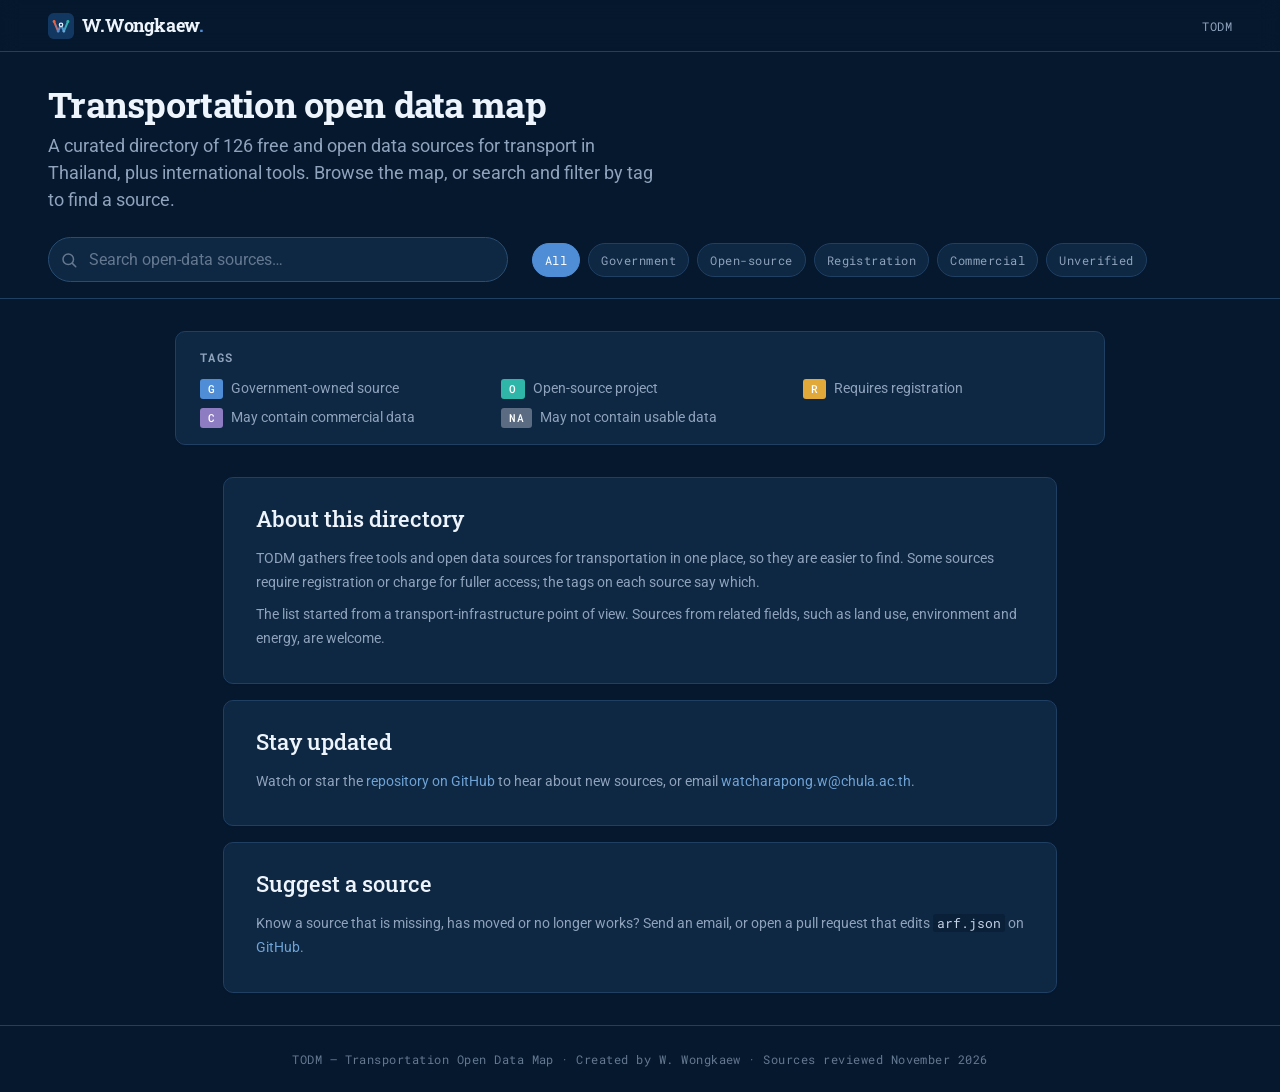
==== commit 64098b9f: "Refresh TODM sources and copy; fix tree layout Sources (arf.json), reviewed November 2026 — still 12" ====
--- a/index.html
+++ b/index.html
@@ -22,8 +22,15 @@
       <img class="brand__mark" src="assets/favicon.svg" alt="" width="26" height="26" />
       <span class="brand__name">W.&#8202;Wongkaew<span class="brand__dot">.</span></span>
     </a>
-    <span class="topbar__title">TODM — Transportation Open Data Map</span>
+    <span class="topbar__title">TODM</span>
   </header>
+
+  <!-- ---------- Intro ---------- -->
+  <section class="intro">
+    <h1 class="intro__title">Transportation open data map</h1>
+    <p class="intro__lede">A curated directory of <span data-source-count>126</span> free and open data sources for
+      transport in Thailand, plus international tools. Browse the map, or search and filter by tag to find a source.</p>
+  </section>
 
   <!-- ---------- Find bar: search + tag facets ---------- -->
   <section class="findbar" aria-label="Find open-data sources">
@@ -75,35 +82,30 @@
   <!-- ---------- Info ---------- -->
   <section class="info-sections">
     <article class="info-card">
-      <h3>Notes</h3>
-      <p>TODM focuses on gathering information from free tools and open resources in one place. The intention is to help
-        people find free resources. Some of the sites included might require registration or offer more data for a cost.
-      </p>
-      <p>I originally created this mapping with a transportation-infrastructure point of view. I would love to include
-        any other resources, especially from fields outside of transportation. Please let me know about anything that
-        might be missing!</p>
+      <h3>About this directory</h3>
+      <p>TODM gathers free tools and open data sources for transportation in one place, so they are easier to find.
+        Some sources require registration or charge for fuller access; the tags on each source say which.</p>
+      <p>The list started from a transport-infrastructure point of view. Sources from related fields, such as land use,
+        environment and energy, are welcome.</p>
     </article>
 
     <article class="info-card">
-      <h3>For update notifications</h3>
-      <p>Mail me at <a href="mailto:watcharapong.w@chula.ac.th">watcharapong.w@chula.ac.th</a><br />
-        Watch or star the project on <a href="https://github.com/wattwong103" target="_blank" rel="noopener">GitHub</a>.
-      </p>
+      <h3>Stay updated</h3>
+      <p>Watch or star the <a href="https://github.com/wattwong103/th-open-transdata" target="_blank"
+          rel="noopener">repository on GitHub</a> to hear about new sources, or email
+        <a href="mailto:watcharapong.w@chula.ac.th">watcharapong.w@chula.ac.th</a>.</p>
     </article>
 
     <article class="info-card">
-      <h3>Suggestions, comments, feedback</h3>
-      <p>Feedback or new tool suggestions are extremely welcome! Please feel free to reach out via email or submit a
-        pull request on GitHub.</p>
-    </article>
-
-    <article class="info-card info-card--byline">
-      <h3>Created by W. Wongkaew</h3>
+      <h3>Suggest a source</h3>
+      <p>Know a source that is missing, has moved or no longer works? Send an email, or open a pull request that edits
+        <code>arf.json</code> on <a href="https://github.com/wattwong103/th-open-transdata" target="_blank"
+          rel="noopener">GitHub</a>.</p>
     </article>
   </section>
 
   <footer class="footer">
-    <p>TODM — Transportation Open Data Map · Created by W. Wongkaew</p>
+    <p>TODM — Transportation Open Data Map · Created by W. Wongkaew · Sources reviewed November 2026</p>
   </footer>
 
   <script src="js/arf.js"></script>
--- a/css/arf.css
+++ b/css/arf.css
@@ -65,6 +65,27 @@
   text-align: right;
 }
 
+/* ---------- Intro ---------- */
+.intro {
+  padding: var(--space-6) clamp(var(--space-4), 4vw, var(--space-7)) var(--space-2);
+}
+.intro__title {
+  margin: 0 0 var(--space-2);
+  font-family: var(--font-display);
+  font-weight: var(--weight-bold);
+  font-size: clamp(var(--text-xl), 3.2vw, var(--text-2xl));
+  line-height: var(--leading-tight);
+  letter-spacing: var(--tracking-tight);
+  color: var(--text-strong);
+}
+.intro__lede {
+  margin: 0;
+  max-width: 62ch;
+  font-size: var(--text-md);
+  line-height: var(--leading-normal);
+  color: var(--text-muted);
+}
+
 /* ---------- Find bar ---------- */
 .findbar {
   display: flex;
@@ -102,6 +123,8 @@
               box-shadow var(--duration-base) var(--ease-standard);
 }
 .search__input::placeholder { color: var(--text-faint); }
+/* We draw our own clear button; hide the browser's native one. */
+.search__input::-webkit-search-cancel-button { -webkit-appearance: none; appearance: none; display: none; }
 .search__input:focus-visible {
   border-color: var(--border-focus);
   box-shadow: var(--ring);
@@ -121,6 +144,7 @@
   border-radius: var(--radius-circle);
   cursor: pointer;
 }
+.search__clear[hidden] { display: none; }
 .search__clear:hover { color: var(--text-strong); background: var(--surface-sunken); }
 
 /* ---------- Facet chips ---------- */
@@ -309,9 +333,8 @@
   font-weight: var(--weight-medium);
   fill: var(--text-body);
 }
-.node.folder text { pointer-events: none; }
-.node.leaf text { pointer-events: auto; }
-.node.leaf text:hover { fill: var(--text-strong); }
+.node text { cursor: pointer; }
+.node text:hover { fill: var(--text-strong); }
 
 path.link {
   fill: none;
@@ -375,7 +398,14 @@
   font-size: var(--text-lg);
   color: var(--text-strong);
 }
-.info-card--byline h3 { margin-bottom: 0; }
+.info-card code {
+  font-family: var(--font-mono);
+  font-size: 0.92em;
+  padding: 1px var(--space-1);
+  color: var(--text-body);
+  background: var(--surface-sunken);
+  border-radius: var(--radius-xs);
+}
 .info-card p {
   margin: var(--space-2) 0;
   line-height: var(--leading-relaxed);
@@ -411,5 +441,4 @@
   .findbar { gap: var(--space-3); }
   .search { max-width: none; }
   .result-grid { grid-template-columns: 1fr; }
-  .pane--tree svg { width: 100%; height: auto; }
-}
+}
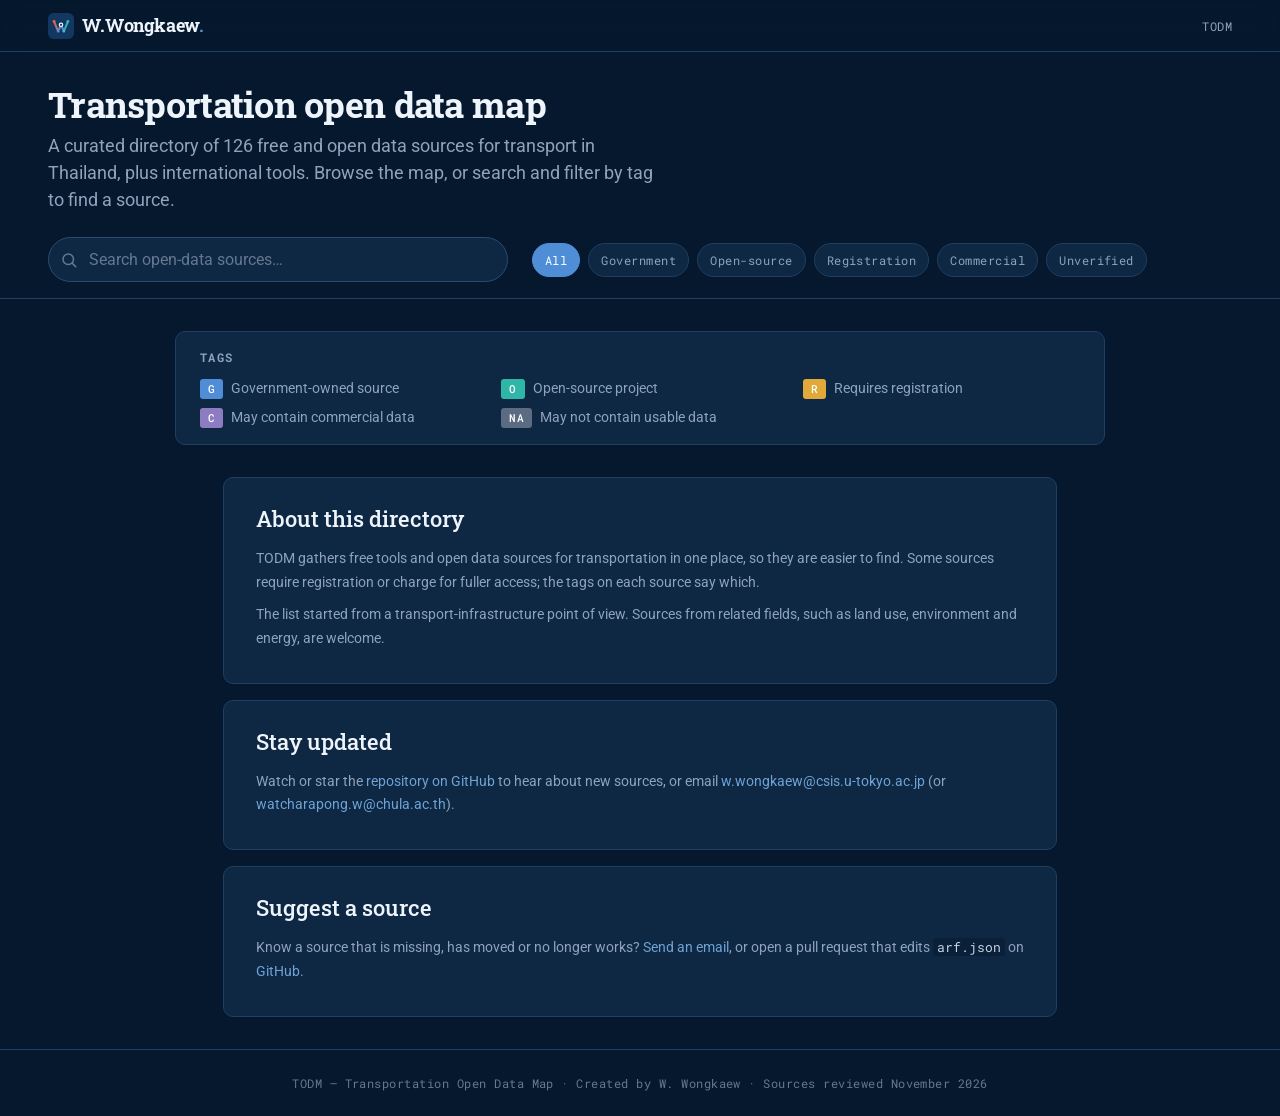
==== commit 635c094a: "Add UTokyo contact email List w.wongkaew@csis.u-tokyo.ac.jp first, keep the Chula address as a secon" ====
--- a/index.html
+++ b/index.html
@@ -93,12 +93,13 @@
       <h3>Stay updated</h3>
       <p>Watch or star the <a href="https://github.com/wattwong103/th-open-transdata" target="_blank"
           rel="noopener">repository on GitHub</a> to hear about new sources, or email
-        <a href="mailto:watcharapong.w@chula.ac.th">watcharapong.w@chula.ac.th</a>.</p>
+        <a href="mailto:w.wongkaew@csis.u-tokyo.ac.jp">w.wongkaew@csis.u-tokyo.ac.jp</a>
+        (or <a href="mailto:watcharapong.w@chula.ac.th">watcharapong.w@chula.ac.th</a>).</p>
     </article>
 
     <article class="info-card">
       <h3>Suggest a source</h3>
-      <p>Know a source that is missing, has moved or no longer works? Send an email, or open a pull request that edits
+      <p>Know a source that is missing, has moved or no longer works? <a href="mailto:w.wongkaew@csis.u-tokyo.ac.jp">Send an email</a>, or open a pull request that edits
         <code>arf.json</code> on <a href="https://github.com/wattwong103/th-open-transdata" target="_blank"
           rel="noopener">GitHub</a>.</p>
     </article>
